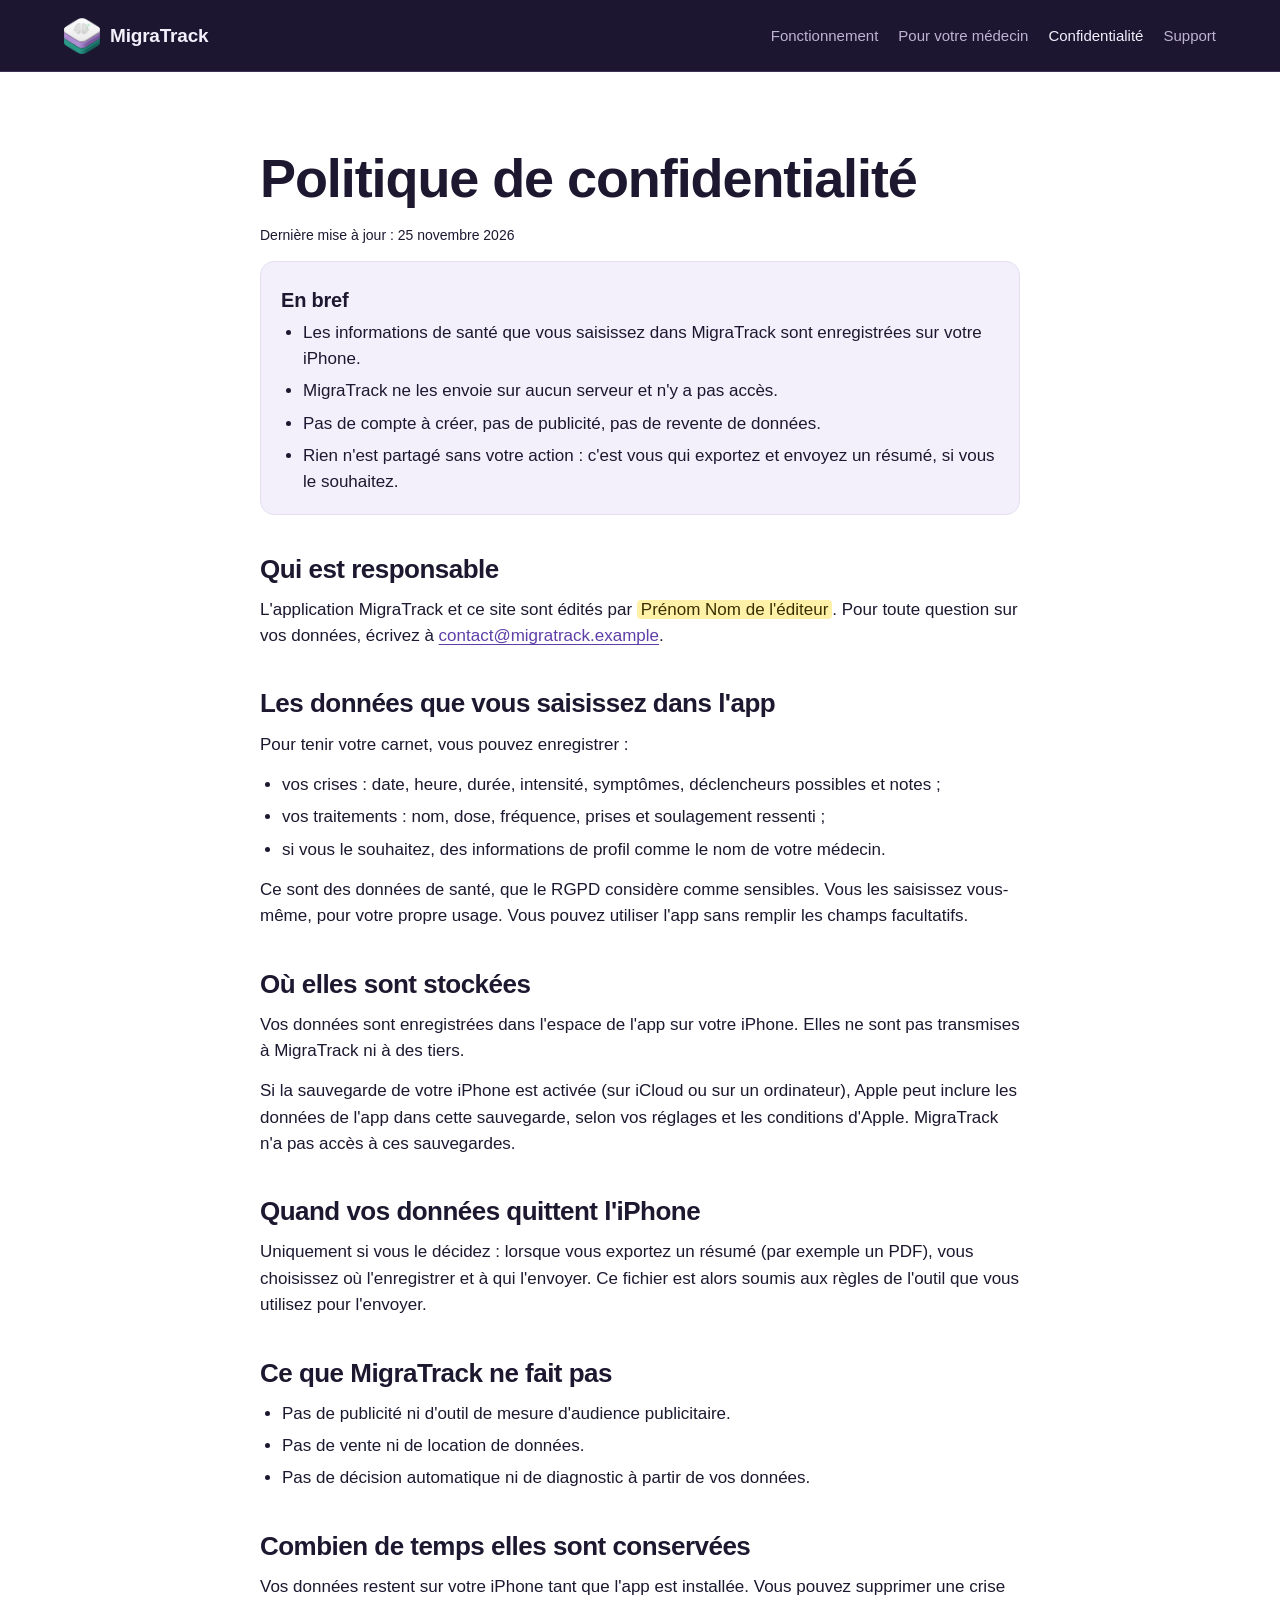
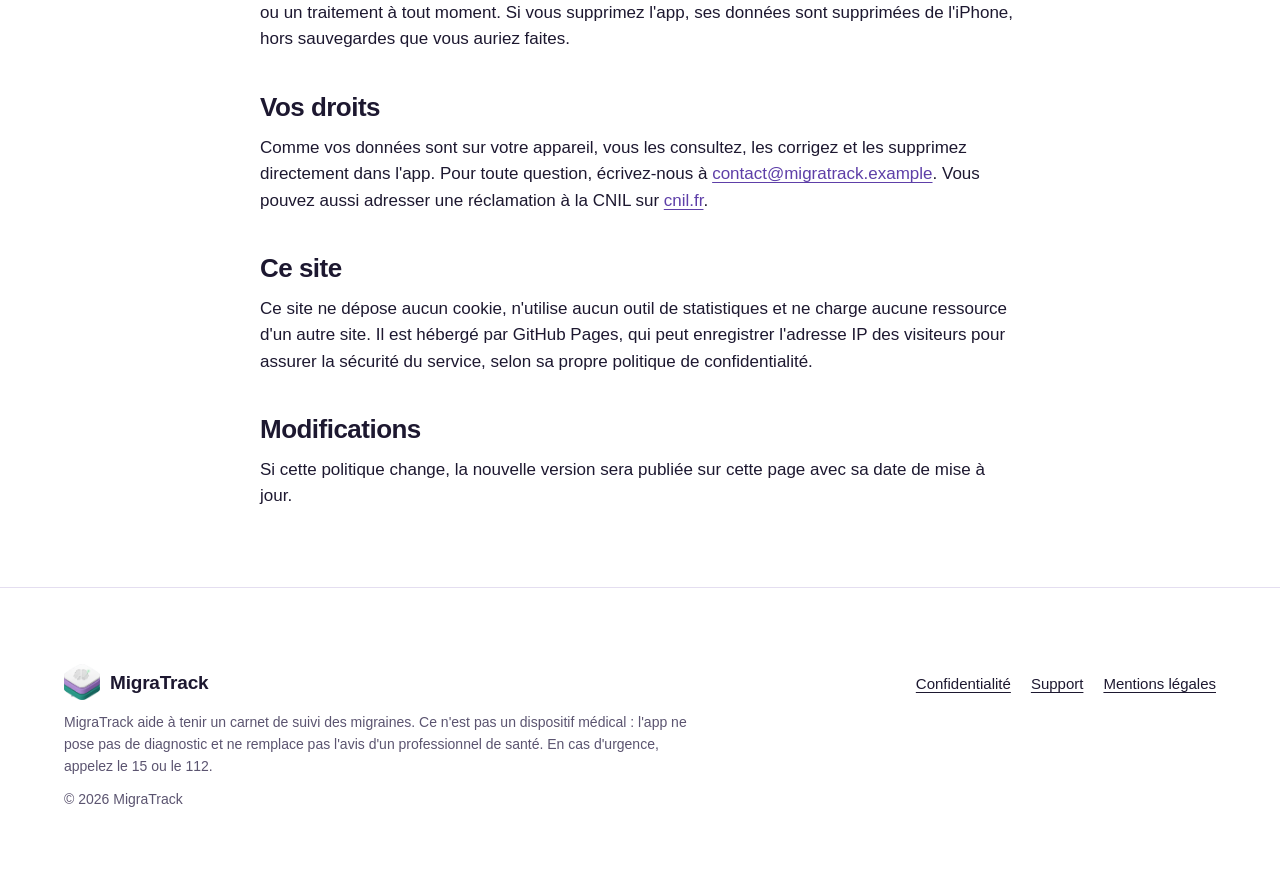
==== confidentialite.html @ 6be60f20 "Premier site vitrine de MigraTrack Accueil, support, politique de confidentialité, mentions légales " ====
<!DOCTYPE html>
<html lang="fr">
<head>
<meta charset="utf-8">
<meta name="viewport" content="width=device-width, initial-scale=1">
<title>Confidentialité, MigraTrack</title>
<meta name="description" content="Politique de confidentialité de l'application MigraTrack et de son site : quelles données sont traitées, où elles sont stockées et quels sont vos droits.">
<meta name="theme-color" content="#1c1631">
<link rel="icon" type="image/png" href="assets/favicon.png">
<link rel="apple-touch-icon" href="assets/apple-touch-icon.png">
<link rel="stylesheet" href="assets/style.css">
</head>
<body>
<a class="skip" href="#contenu">Aller au contenu</a>
<header class="top band" style="padding-block:0">
  <div class="wrap">
    <a class="brand" href="index.html"><img src="assets/logo.png" alt="" width="36" height="36">MigraTrack</a>
    <nav class="nav" aria-label="Navigation principale">
      <a class="opt" href="index.html#fonctionnement">Fonctionnement</a>
      <a class="opt" href="index.html#medecin">Pour votre médecin</a>
      <a href="confidentialite.html" aria-current="page">Confidentialité</a>
      <a href="support.html">Support</a>
    </nav>
  </div>
</header>
<main id="contenu" class="band">
<article class="doc">

<h1>Politique de confidentialité</h1>
<p class="small">Dernière mise à jour : 25 novembre 2026</p>

<div class="box">
  <h3>En bref</h3>
  <ul>
    <li>Les informations de santé que vous saisissez dans MigraTrack sont enregistrées sur votre iPhone.</li>
    <li>MigraTrack ne les envoie sur aucun serveur et n'y a pas accès.</li>
    <li>Pas de compte à créer, pas de publicité, pas de revente de données.</li>
    <li>Rien n'est partagé sans votre action : c'est vous qui exportez et envoyez un résumé, si vous le souhaitez.</li>
  </ul>
</div>

<h2>Qui est responsable</h2>
<p>L'application MigraTrack et ce site sont édités par <span class="todo">Prénom Nom de l'éditeur</span>. Pour toute question sur vos données, écrivez à <a href="mailto:contact@migratrack.example">contact@migratrack.example</a>.</p>

<h2>Les données que vous saisissez dans l'app</h2>
<p>Pour tenir votre carnet, vous pouvez enregistrer :</p>
<ul>
  <li>vos crises : date, heure, durée, intensité, symptômes, déclencheurs possibles et notes ;</li>
  <li>vos traitements : nom, dose, fréquence, prises et soulagement ressenti ;</li>
  <li>si vous le souhaitez, des informations de profil comme le nom de votre médecin.</li>
</ul>
<p>Ce sont des données de santé, que le RGPD considère comme sensibles. Vous les saisissez vous-même, pour votre propre usage. Vous pouvez utiliser l'app sans remplir les champs facultatifs.</p>

<h2>Où elles sont stockées</h2>
<p>Vos données sont enregistrées dans l'espace de l'app sur votre iPhone. Elles ne sont pas transmises à MigraTrack ni à des tiers.</p>
<p>Si la sauvegarde de votre iPhone est activée (sur iCloud ou sur un ordinateur), Apple peut inclure les données de l'app dans cette sauvegarde, selon vos réglages et les conditions d'Apple. MigraTrack n'a pas accès à ces sauvegardes.</p>

<h2>Quand vos données quittent l'iPhone</h2>
<p>Uniquement si vous le décidez : lorsque vous exportez un résumé (par exemple un PDF), vous choisissez où l'enregistrer et à qui l'envoyer. Ce fichier est alors soumis aux règles de l'outil que vous utilisez pour l'envoyer.</p>

<h2>Ce que MigraTrack ne fait pas</h2>
<ul>
  <li>Pas de publicité ni d'outil de mesure d'audience publicitaire.</li>
  <li>Pas de vente ni de location de données.</li>
  <li>Pas de décision automatique ni de diagnostic à partir de vos données.</li>
</ul>

<h2>Combien de temps elles sont conservées</h2>
<p>Vos données restent sur votre iPhone tant que l'app est installée. Vous pouvez supprimer une crise ou un traitement à tout moment. Si vous supprimez l'app, ses données sont supprimées de l'iPhone, hors sauvegardes que vous auriez faites.</p>

<h2>Vos droits</h2>
<p>Comme vos données sont sur votre appareil, vous les consultez, les corrigez et les supprimez directement dans l'app. Pour toute question, écrivez-nous à <a href="mailto:contact@migratrack.example">contact@migratrack.example</a>. Vous pouvez aussi adresser une réclamation à la CNIL sur <a href="https://www.cnil.fr">cnil.fr</a>.</p>

<h2>Ce site</h2>
<p>Ce site ne dépose aucun cookie, n'utilise aucun outil de statistiques et ne charge aucune ressource d'un autre site. Il est hébergé par GitHub Pages, qui peut enregistrer l'adresse IP des visiteurs pour assurer la sécurité du service, selon sa propre politique de confidentialité.</p>

<h2>Modifications</h2>
<p>Si cette politique change, la nouvelle version sera publiée sur cette page avec sa date de mise à jour.</p>
</article>
</main>
<footer class="foot band">
  <div class="wrap">
    <div style="display:grid;gap:12px">
      <a class="brand" href="index.html" style="color:var(--ink)"><img src="assets/logo.png" alt="" width="36" height="36">MigraTrack</a>
      <p class="small">MigraTrack aide à tenir un carnet de suivi des migraines. Ce n'est pas un dispositif médical : l'app ne pose pas de diagnostic et ne remplace pas l'avis d'un professionnel de santé. En cas d'urgence, appelez le 15 ou le 112.</p>
      <p class="small">© 2026 MigraTrack</p>
    </div>
    <nav aria-label="Liens utiles">
      <a href="confidentialite.html">Confidentialité</a>
      <a href="support.html">Support</a>
      <a href="mentions-legales.html">Mentions légales</a>
    </nav>
  </div>
</footer>
</body>
</html>
---- assets/style.css ----
/* VOICE   everyday health, calm and low-glare: few hues, lots of air
   IDEA    the paper "carnet de crises" a neurologist asks for, moved onto an iPhone in a dimmed room
   PICTURE the crisis-log screen in dark mode beside a month of crises shaded by intensity
   COLOUR  night violet hero (#1c1631), white body, logo lavender for intensity, logo deep teal for privacy
   TYPE    the system face (SF Pro on iPhone, like the app itself) in 700/400; no external font, no third-party request
   LAYOUT  hero: words + month on the left, phone on the right; phone order: words, phone, month */

:root{
  color-scheme:light dark;
  --bg:light-dark(#ffffff,#15111f);
  --ink:light-dark(#1d1830,#ece8f6);
  --muted:light-dark(#5b5470,#b3abc7);
  --line:light-dark(#e4def0,#2f2843);
  --soft:light-dark(#f4f0fb,#1d172c);
  --accent:light-dark(#5e3fa8,#c2a8f0);
  --night:#1c1631;
  --night-2:#251d40;
  --night-line:#3a3058;
  --night-ink:#f3effb;
  --night-muted:#bdb4d4;
  --lav:#a381c8;
  --teal:#186058;
  --teal-2:#278f7f;
  --mint:#bfeee2;
  --font:-apple-system,BlinkMacSystemFont,"SF Pro Text","Segoe UI",Roboto,"Helvetica Neue",Arial,sans-serif;
  --display:-apple-system,BlinkMacSystemFont,"SF Pro Display","Segoe UI",Roboto,"Helvetica Neue",Arial,sans-serif;
}
:root[data-theme=light]{color-scheme:light}
:root[data-theme=dark]{color-scheme:dark}
*{box-sizing:border-box;min-width:0}
html{scroll-padding-top:80px;-webkit-text-size-adjust:100%}
body{margin:0;background:var(--bg);color:var(--ink);font:17px/1.55 var(--font);overflow-x:clip}
img{max-width:100%;height:auto;display:block}
a{color:var(--accent);text-underline-offset:3px}
a:focus-visible,button:focus-visible,summary:focus-visible{outline:3px solid var(--lav);outline-offset:3px;border-radius:6px}
h1,h2,h3{font-family:var(--display);line-height:1.08;letter-spacing:-.02em;text-wrap:balance;margin:0}
h1{font-size:clamp(34px,5.2vw,54px);font-weight:700}
h2{font-size:clamp(28px,3.6vw,40px);font-weight:700}
h3{font-size:20px;font-weight:650;letter-spacing:-.01em}
p{margin:0}
.wrap{max-width:1240px;margin-inline:auto}
.band{padding-block:clamp(40px,6vw,88px);padding-left:max(5vw,16px,env(safe-area-inset-left,0px));padding-right:max(5vw,16px,env(safe-area-inset-right,0px))}
.lead{font-size:clamp(18px,1.6vw,20px);line-height:1.5;max-width:36em}
.small{font-size:14px;color:var(--muted)}
.skip{position:absolute;left:-999px}
.skip:focus{left:16px;top:12px;z-index:9;background:#fff;color:#1d1830;padding:8px 12px;border-radius:8px}

/* header */
.top{background:var(--night);color:var(--night-ink);border-bottom:1px solid var(--night-line)}
.top .wrap{display:flex;align-items:center;justify-content:space-between;gap:12px 24px;flex-wrap:wrap;padding-block:14px}
.brand{display:flex;align-items:center;gap:10px;color:inherit;text-decoration:none;font-weight:700;font-size:19px;letter-spacing:-.01em}
.brand img{width:36px;height:36px}
.nav{display:flex;flex-wrap:wrap;gap:4px 20px;align-items:center}
.nav a{color:var(--night-muted);text-decoration:none;font-size:15px;padding:10px 0}
.nav a:hover,.nav a[aria-current=page]{color:var(--night-ink)}
.btn{display:inline-flex;align-items:center;justify-content:center;min-height:48px;padding:0 22px;border-radius:999px;font-weight:650;font-size:16px;text-decoration:none;background:var(--mint);color:#0f2f2a;border:0}
.btn:hover{background:#d6f6ee}
.btn.small-btn{min-height:40px;padding:0 16px;font-size:15px}
.nav a.btn{color:#0f2f2a;padding:0 16px}
.nav a.btn:hover{color:#0f2f2a}

/* hero */
.hero{background:var(--night);color:var(--night-ink)}
.hero .wrap{display:grid;gap:36px 56px;grid-template-columns:minmax(0,1.2fr) minmax(0,.8fr);grid-template-areas:"copy phone" "cal phone";align-items:start}
.hero .copy{grid-area:copy;display:grid;gap:20px;align-content:start;padding-top:8px}
.hero .lead{color:var(--night-muted)}
.hero .cta{display:flex;flex-wrap:wrap;gap:12px 18px;align-items:center}
.hero .cta .small{color:var(--night-muted)}
.phone-slot{grid-area:phone;display:flex;justify-content:center;align-self:center}
.cal{grid-area:cal;background:var(--night-2);border:1px solid var(--night-line);border-radius:22px;padding:20px}
.cal-head{display:flex;justify-content:space-between;align-items:baseline;gap:8px;flex-wrap:wrap;margin-bottom:14px}
.cal-head strong{font-size:18px}
.cal-head span{font-size:14px;color:var(--night-muted)}
.cal-grid{display:grid;grid-template-columns:repeat(7,minmax(0,1fr));gap:6px}
.cal-grid .dow{font-size:13px;color:var(--night-muted);text-align:center;padding-bottom:2px}
.day{position:relative;aspect-ratio:1/.82;border-radius:10px;background:#2c2349;font-size:13px;padding:5px 7px;color:var(--night-muted);font-variant-numeric:tabular-nums}
.day.on{color:#1c1631;font-weight:650}
.day.on.low{background:#6d5a9c;color:#f3effb}
.day.out{visibility:hidden}
.day i{position:absolute;right:6px;bottom:6px;width:8px;height:8px;border-radius:50%;background:var(--mint)}
.cal-key{display:flex;flex-wrap:wrap;gap:8px 18px;margin-top:14px;font-size:14px;color:var(--night-muted)}
.cal-key span{display:inline-flex;align-items:center;gap:7px}
.sw{width:16px;height:16px;border-radius:5px;display:inline-block}

/* phone */
.phone{width:292px;border-radius:46px;background:#0b0913;padding:12px;border:1px solid #3d3460;box-shadow:0 30px 60px -30px #000}
.screen{border-radius:36px;background:#120e1f;padding:12px 16px 18px;color:#efeaf9;display:grid;gap:13px}
.status{display:flex;justify-content:space-between;font-size:13px;font-weight:650;padding:2px 8px 0}
.status b{width:76px;height:22px;border-radius:12px;background:#000}
.screen h3{font-size:24px;letter-spacing:-.02em}
.screen .sub{font-size:13px;color:#a69cc0;margin-top:2px}
.screen .lbl{font-size:13px;color:#a69cc0;margin-bottom:7px}
.scale{display:grid;grid-template-columns:repeat(5,minmax(0,1fr));gap:6px}
.scale span{height:40px;border-radius:11px;background:#221a38;display:grid;place-items:center;font-weight:650;font-size:16px}
.scale span.sel{background:var(--lav);color:#16112a;box-shadow:0 0 0 2px #e6dbff inset}
.chips{display:flex;flex-wrap:wrap;gap:6px}
.chips span{font-size:13px;padding:6px 11px;border-radius:999px;background:#221a38;color:#d9d1ee}
.chips span.sel{background:#2f5c55;color:#e3fbf4}
.save{height:46px;border-radius:14px;background:var(--mint);color:#0f2f2a;display:grid;place-items:center;font-weight:700;font-size:16px;margin-top:2px}

/* how it works */
.steps{display:grid;grid-template-columns:repeat(3,minmax(0,1fr));gap:32px;margin-top:36px;position:relative}
.steps::before{content:"";position:absolute;left:8px;right:8px;top:8px;height:2px;background:var(--line)}
.step{position:relative;padding-top:36px;display:grid;gap:10px;align-content:start}
.step::before{content:"";position:absolute;left:0;top:0;width:18px;height:18px;border-radius:50%;background:var(--bg);border:3px solid var(--lav)}
.step p{color:var(--muted)}
.step ul{margin:4px 0 0;padding-left:18px;color:var(--muted)}
.step li{margin:2px 0}
.intro{display:grid;gap:14px;max-width:44em}
.intro p{color:var(--muted)}

/* doctor report */
.report-band{background:var(--soft)}
.split{display:grid;grid-template-columns:minmax(0,1.05fr) minmax(0,.95fr);gap:40px 64px;align-items:center}
.split .text{display:grid;gap:16px}
.split .text p{color:var(--muted)}
.sheet{background:#fff;color:#1d1830;border:1px solid #ddd5ec;border-radius:6px;padding:28px 28px 22px;box-shadow:0 1px 0 #ddd5ec,0 18px 40px -28px #3b2a6b;display:grid;gap:18px;font-size:15px}
.sheet-top{display:flex;justify-content:space-between;gap:12px;flex-wrap:wrap;border-bottom:2px solid #1d1830;padding-bottom:10px}
.sheet-top strong{font-size:17px}
.sheet-top span{color:#5b5470;font-size:14px}
.figs{display:grid;grid-template-columns:repeat(3,minmax(0,1fr));gap:12px}
.figs div{display:grid;gap:2px}
.figs b{font-size:clamp(24px,3vw,30px);letter-spacing:-.02em;font-variant-numeric:tabular-nums;white-space:nowrap}
.figs span{font-size:13px;color:#5b5470;line-height:1.3}
.sheet h4{margin:0 0 8px;font-size:14px;font-weight:650}
.rows{display:grid;gap:8px}
.row{display:grid;grid-template-columns:minmax(0,9em) minmax(0,1fr) auto;gap:10px;align-items:center;font-size:14px}
.row .bar{height:10px;background:#eee8f7;border-radius:5px;overflow:hidden}
.row .bar i{display:block;height:100%;background:#7a5bc4;border-radius:5px}
.row b{font-variant-numeric:tabular-nums;white-space:nowrap;font-weight:650}
.tags{display:flex;flex-wrap:wrap;gap:6px}
.tags span{font-size:13px;padding:4px 10px;border-radius:6px;background:#f1ecfa}
.sheet .note{font-size:13px;color:#6b6480;border-top:1px solid #e4def0;padding-top:10px}

/* privacy */
.privacy{background:var(--teal);color:#effaf7}
.privacy .wrap{display:grid;gap:28px}
.privacy h2{max-width:16em}
.pts{display:grid;grid-template-columns:repeat(3,minmax(0,1fr));gap:20px 40px}
.pts div{display:grid;gap:6px;border-top:1px solid #4f8f86;padding-top:16px}
.pts p{color:#cfeae4}
.privacy a{color:#fff}

/* about + faq */
.two{display:grid;grid-template-columns:minmax(0,.9fr) minmax(0,1.1fr);gap:40px 64px;align-items:start}
.about p+p{margin-top:12px}
.about p{color:var(--muted)}
.faq{display:grid;border-top:1px solid var(--line)}
.faq details{border-bottom:1px solid var(--line)}
.faq summary{cursor:pointer;padding:16px 36px 16px 0;font-weight:650;list-style:none;position:relative}
.faq summary::-webkit-details-marker{display:none}
.faq summary::after{content:"+";position:absolute;right:4px;top:12px;font-size:24px;font-weight:400;color:var(--accent)}
.faq details[open] summary::after{content:"\2212"}
.faq details p{padding:0 0 18px;color:var(--muted);max-width:40em}

/* closing call */
.closing{background:var(--night);color:var(--night-ink)}
.closing .wrap{display:flex;flex-wrap:wrap;align-items:center;justify-content:space-between;gap:20px 40px}
.closing p{color:var(--night-muted);margin-top:10px}
.mail{display:grid;gap:8px;justify-items:start}
.mail .small{color:var(--night-muted)}

/* footer */
.foot{border-top:1px solid var(--line)}
.foot .wrap{display:grid;grid-template-columns:minmax(0,1fr) auto;gap:16px 40px;align-items:start}
.foot nav{display:flex;flex-wrap:wrap;gap:6px 20px}
.foot nav a{color:var(--ink);font-size:15px;padding:8px 0}
.foot .small{max-width:46em}

/* text pages */
.doc{max-width:760px;margin-inline:auto;display:grid;gap:14px}
.doc h1{margin-bottom:4px}
.doc h2{font-size:26px;margin-top:26px}
.doc h3{margin-top:10px}
.doc p,.doc li{color:var(--ink)}
.doc ul{margin:0;padding-left:22px;display:grid;gap:6px}
.doc .box{background:var(--soft);border:1px solid var(--line);border-radius:14px;padding:18px 20px;display:grid;gap:8px}
.doc .alert{background:light-dark(#fff3f1,#2b1517);border:1px solid light-dark(#f1c9c2,#5a2b2f);border-radius:14px;padding:18px 20px;display:grid;gap:6px}
.todo{background:#fff1a8;color:#3a2f00;padding:0 4px;border-radius:4px}

@media(max-width:900px){
  .hero .wrap{grid-template-columns:minmax(0,1fr);grid-template-areas:"copy" "phone" "cal"}
  .split,.two{grid-template-columns:minmax(0,1fr)}
  .split .sheet{order:2}
}
@media(max-width:600px){
  .nav .opt{display:none}
}
@media(max-width:700px){
  .steps,.pts{grid-template-columns:minmax(0,1fr)}
  .steps::before{left:8px;right:auto;top:8px;bottom:8px;width:2px;height:auto}
  .step{padding:0 0 0 36px}
  .foot .wrap{grid-template-columns:minmax(0,1fr)}
}
@media(max-width:420px){
  .phone{width:min(292px,100%)}
  .cal{padding:14px}
  .cal-grid{gap:4px}
  .day{padding:3px 5px;font-size:12px}
  .sheet{padding:20px 16px 16px}
  .figs{grid-template-columns:minmax(0,1fr) minmax(0,1fr)}
  .row{grid-template-columns:minmax(0,7.5em) minmax(0,1fr) auto}
}
@media(prefers-reduced-motion:no-preference){
  .scale span.sel{animation:pick .9s ease-out .4s both}
  @keyframes pick{0%{background:#221a38;color:#efeaf9;box-shadow:none}100%{}}
}
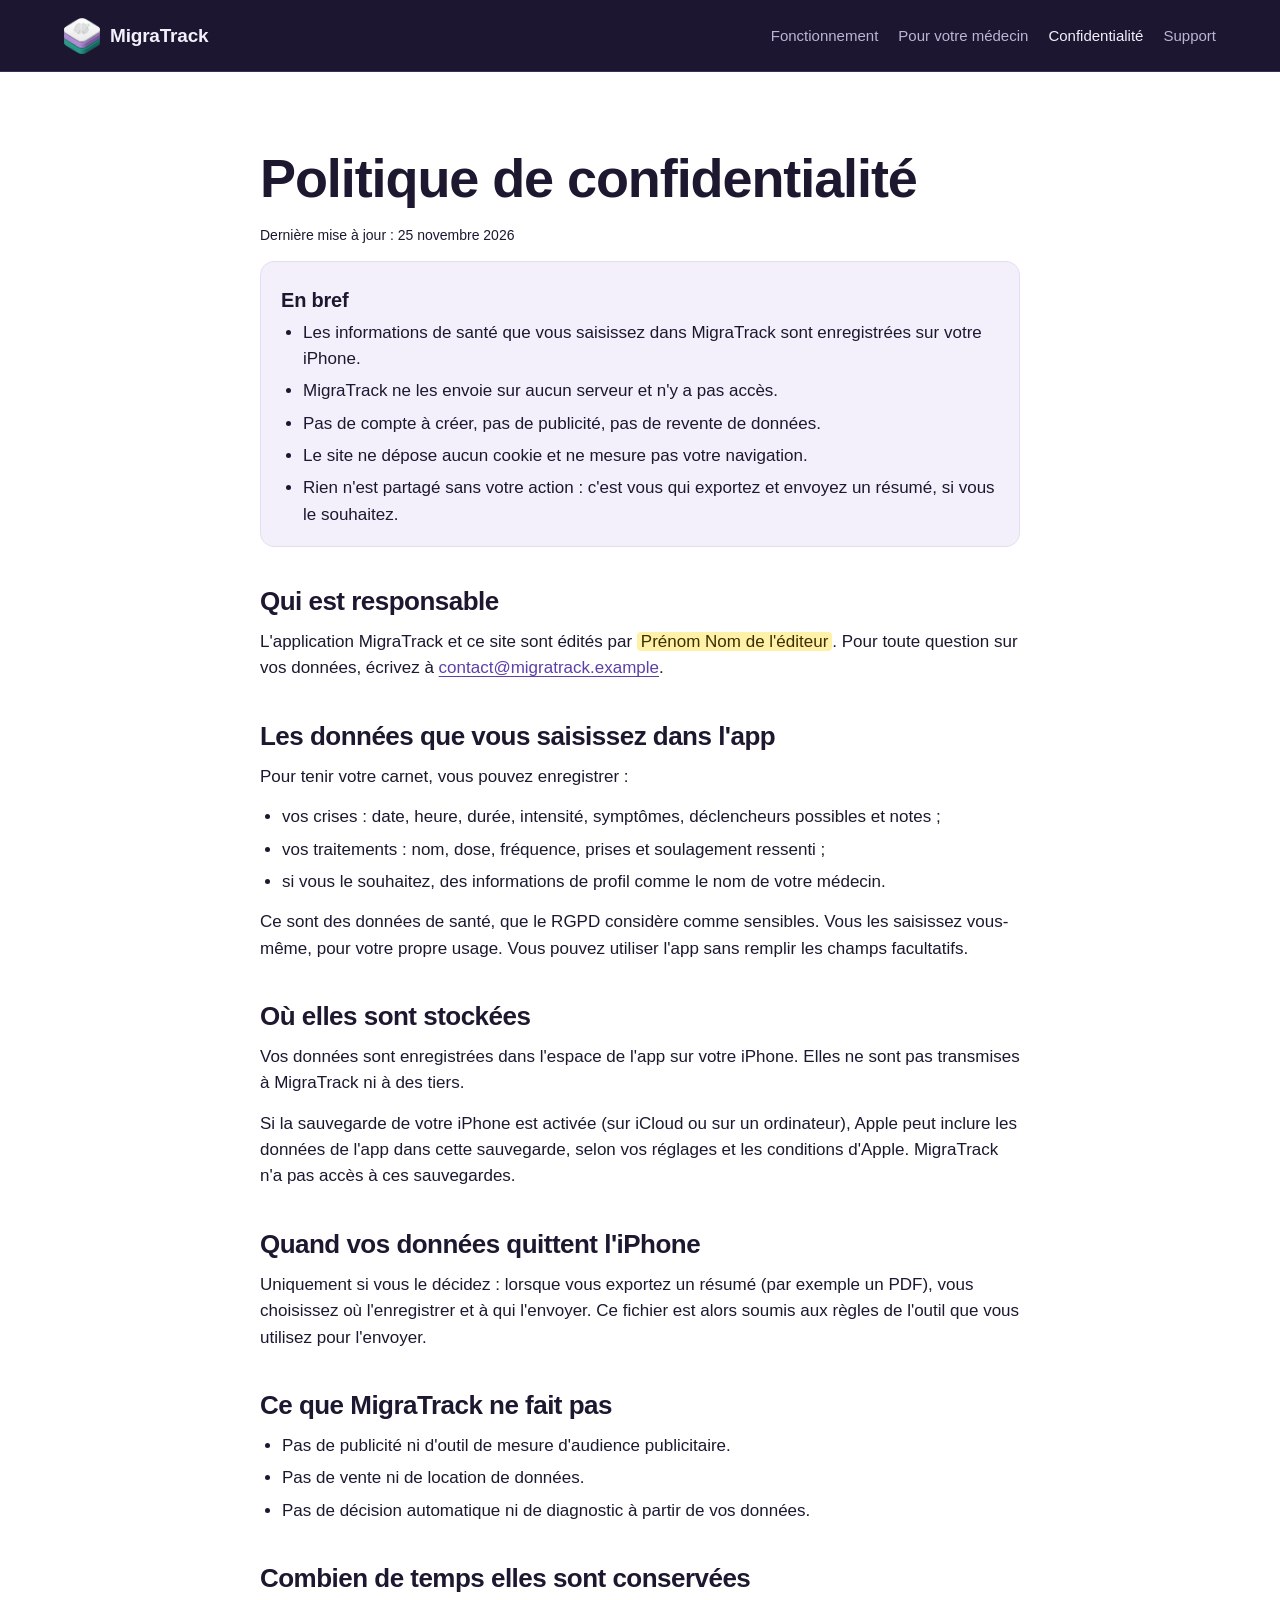
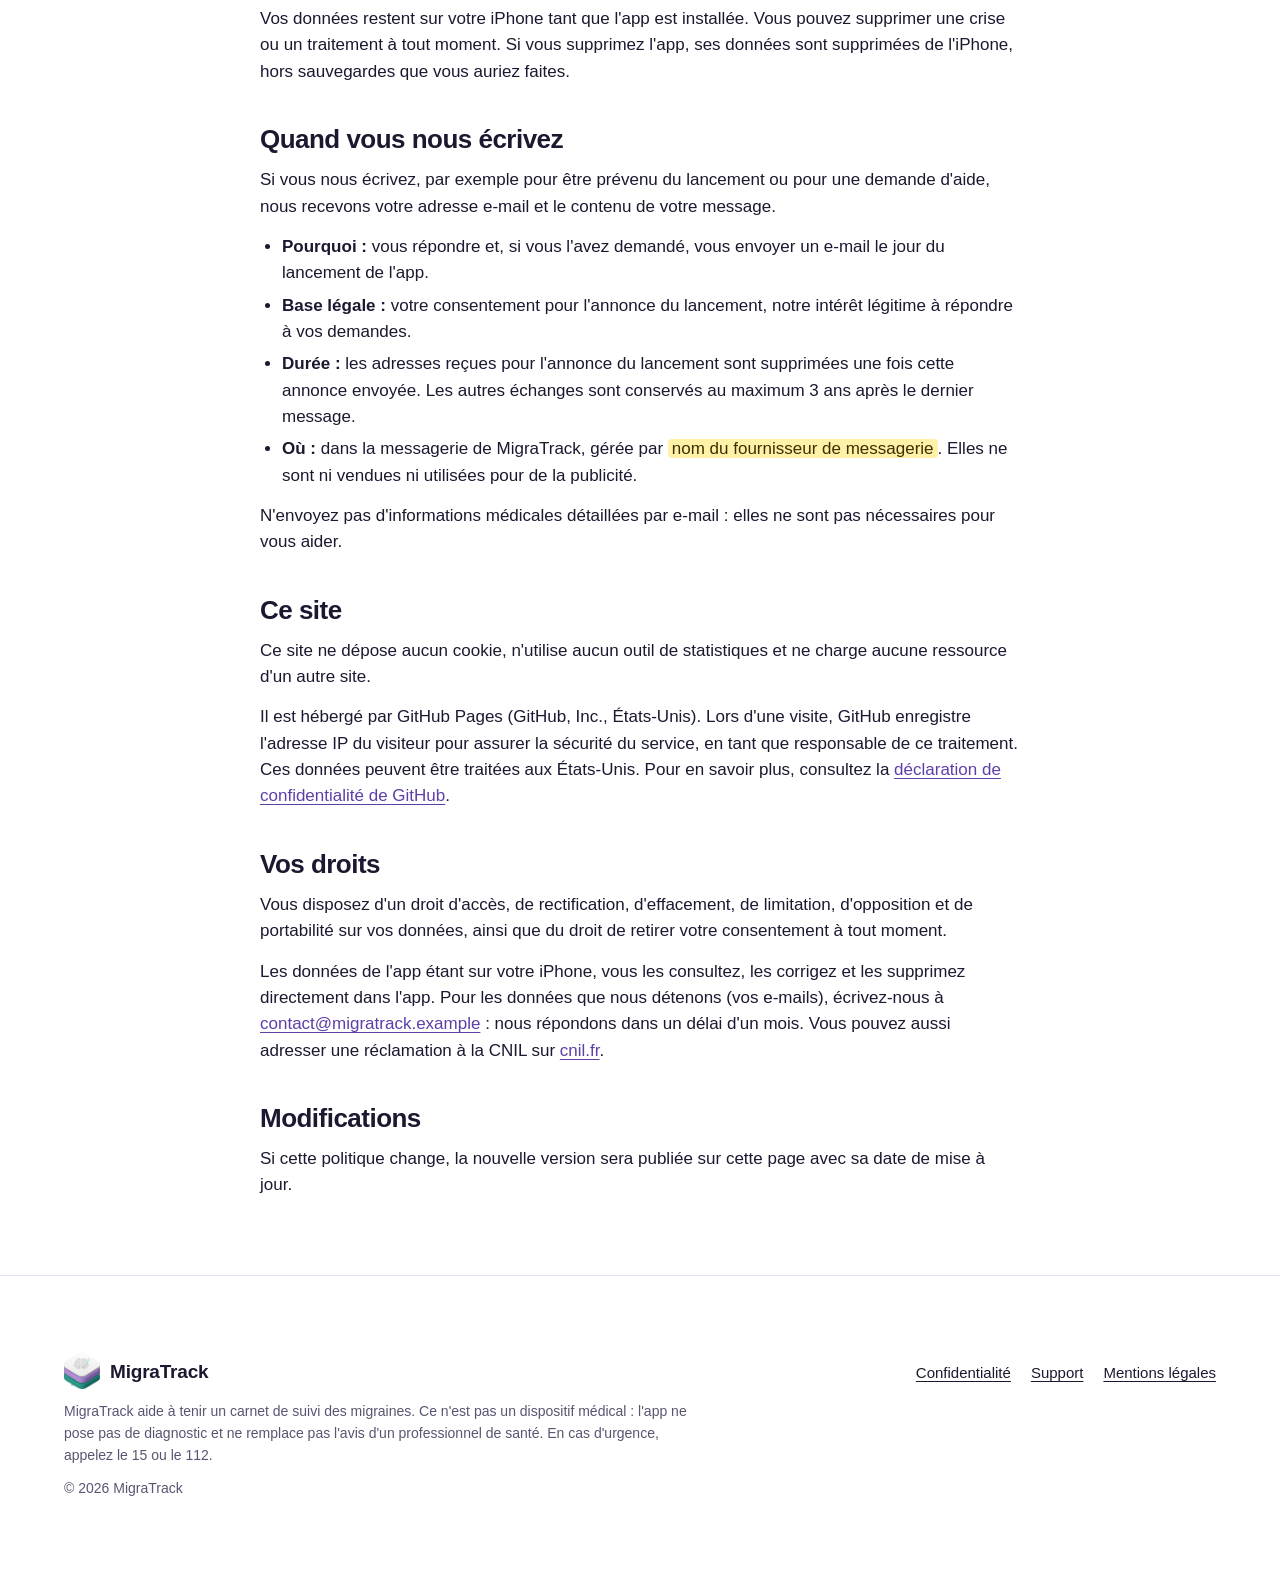
==== commit 42df8b28: "Référencement et RGPD : balises de partage, sitemap, politique de confidentialité complétée - Titre " ====
--- a/confidentialite.html
+++ b/confidentialite.html
@@ -6,6 +6,17 @@
 <title>Confidentialité, MigraTrack</title>
 <meta name="description" content="Politique de confidentialité de l'application MigraTrack et de son site : quelles données sont traitées, où elles sont stockées et quels sont vos droits.">
 <meta name="theme-color" content="#1c1631">
+<link rel="canonical" href="https://purpleyarek-cmyk.github.io/migratrack-site/confidentialite.html">
+<meta property="og:url" content="https://purpleyarek-cmyk.github.io/migratrack-site/confidentialite.html">
+<meta property="og:image" content="https://purpleyarek-cmyk.github.io/migratrack-site/assets/partage.png">
+<meta property="og:image:width" content="1200">
+<meta property="og:image:height" content="630">
+<meta name="twitter:card" content="summary_large_image">
+<meta property="og:type" content="website">
+<meta property="og:site_name" content="MigraTrack">
+<meta property="og:title" content="Confidentialité, MigraTrack">
+<meta property="og:description" content="Politique de confidentialité de l'application MigraTrack et de son site : quelles données sont traitées, où elles sont stockées et quels sont vos droits.">
+<meta property="og:locale" content="fr_FR">
 <link rel="icon" type="image/png" href="assets/favicon.png">
 <link rel="apple-touch-icon" href="assets/apple-touch-icon.png">
 <link rel="stylesheet" href="assets/style.css">
@@ -35,6 +46,7 @@
     <li>Les informations de santé que vous saisissez dans MigraTrack sont enregistrées sur votre iPhone.</li>
     <li>MigraTrack ne les envoie sur aucun serveur et n'y a pas accès.</li>
     <li>Pas de compte à créer, pas de publicité, pas de revente de données.</li>
+    <li>Le site ne dépose aucun cookie et ne mesure pas votre navigation.</li>
     <li>Rien n'est partagé sans votre action : c'est vous qui exportez et envoyez un résumé, si vous le souhaitez.</li>
   </ul>
 </div>
@@ -68,11 +80,23 @@
 <h2>Combien de temps elles sont conservées</h2>
 <p>Vos données restent sur votre iPhone tant que l'app est installée. Vous pouvez supprimer une crise ou un traitement à tout moment. Si vous supprimez l'app, ses données sont supprimées de l'iPhone, hors sauvegardes que vous auriez faites.</p>
 
-<h2>Vos droits</h2>
-<p>Comme vos données sont sur votre appareil, vous les consultez, les corrigez et les supprimez directement dans l'app. Pour toute question, écrivez-nous à <a href="mailto:contact@migratrack.example">contact@migratrack.example</a>. Vous pouvez aussi adresser une réclamation à la CNIL sur <a href="https://www.cnil.fr">cnil.fr</a>.</p>
+<h2>Quand vous nous écrivez</h2>
+<p>Si vous nous écrivez, par exemple pour être prévenu du lancement ou pour une demande d'aide, nous recevons votre adresse e-mail et le contenu de votre message.</p>
+<ul>
+  <li><strong>Pourquoi :</strong> vous répondre et, si vous l'avez demandé, vous envoyer un e-mail le jour du lancement de l'app.</li>
+  <li><strong>Base légale :</strong> votre consentement pour l'annonce du lancement, notre intérêt légitime à répondre à vos demandes.</li>
+  <li><strong>Durée :</strong> les adresses reçues pour l'annonce du lancement sont supprimées une fois cette annonce envoyée. Les autres échanges sont conservés au maximum 3 ans après le dernier message.</li>
+  <li><strong>Où :</strong> dans la messagerie de MigraTrack, gérée par <span class="todo">nom du fournisseur de messagerie</span>. Elles ne sont ni vendues ni utilisées pour de la publicité.</li>
+</ul>
+<p>N'envoyez pas d'informations médicales détaillées par e-mail : elles ne sont pas nécessaires pour vous aider.</p>
 
 <h2>Ce site</h2>
-<p>Ce site ne dépose aucun cookie, n'utilise aucun outil de statistiques et ne charge aucune ressource d'un autre site. Il est hébergé par GitHub Pages, qui peut enregistrer l'adresse IP des visiteurs pour assurer la sécurité du service, selon sa propre politique de confidentialité.</p>
+<p>Ce site ne dépose aucun cookie, n'utilise aucun outil de statistiques et ne charge aucune ressource d'un autre site.</p>
+<p>Il est hébergé par GitHub Pages (GitHub, Inc., États-Unis). Lors d'une visite, GitHub enregistre l'adresse IP du visiteur pour assurer la sécurité du service, en tant que responsable de ce traitement. Ces données peuvent être traitées aux États-Unis. Pour en savoir plus, consultez la <a href="https://docs.github.com/fr/site-policy/privacy-policies/github-general-privacy-statement">déclaration de confidentialité de GitHub</a>.</p>
+
+<h2>Vos droits</h2>
+<p>Vous disposez d'un droit d'accès, de rectification, d'effacement, de limitation, d'opposition et de portabilité sur vos données, ainsi que du droit de retirer votre consentement à tout moment.</p>
+<p>Les données de l'app étant sur votre iPhone, vous les consultez, les corrigez et les supprimez directement dans l'app. Pour les données que nous détenons (vos e-mails), écrivez-nous à <a href="mailto:contact@migratrack.example">contact@migratrack.example</a> : nous répondons dans un délai d'un mois. Vous pouvez aussi adresser une réclamation à la CNIL sur <a href="https://www.cnil.fr">cnil.fr</a>.</p>
 
 <h2>Modifications</h2>
 <p>Si cette politique change, la nouvelle version sera publiée sur cette page avec sa date de mise à jour.</p>
